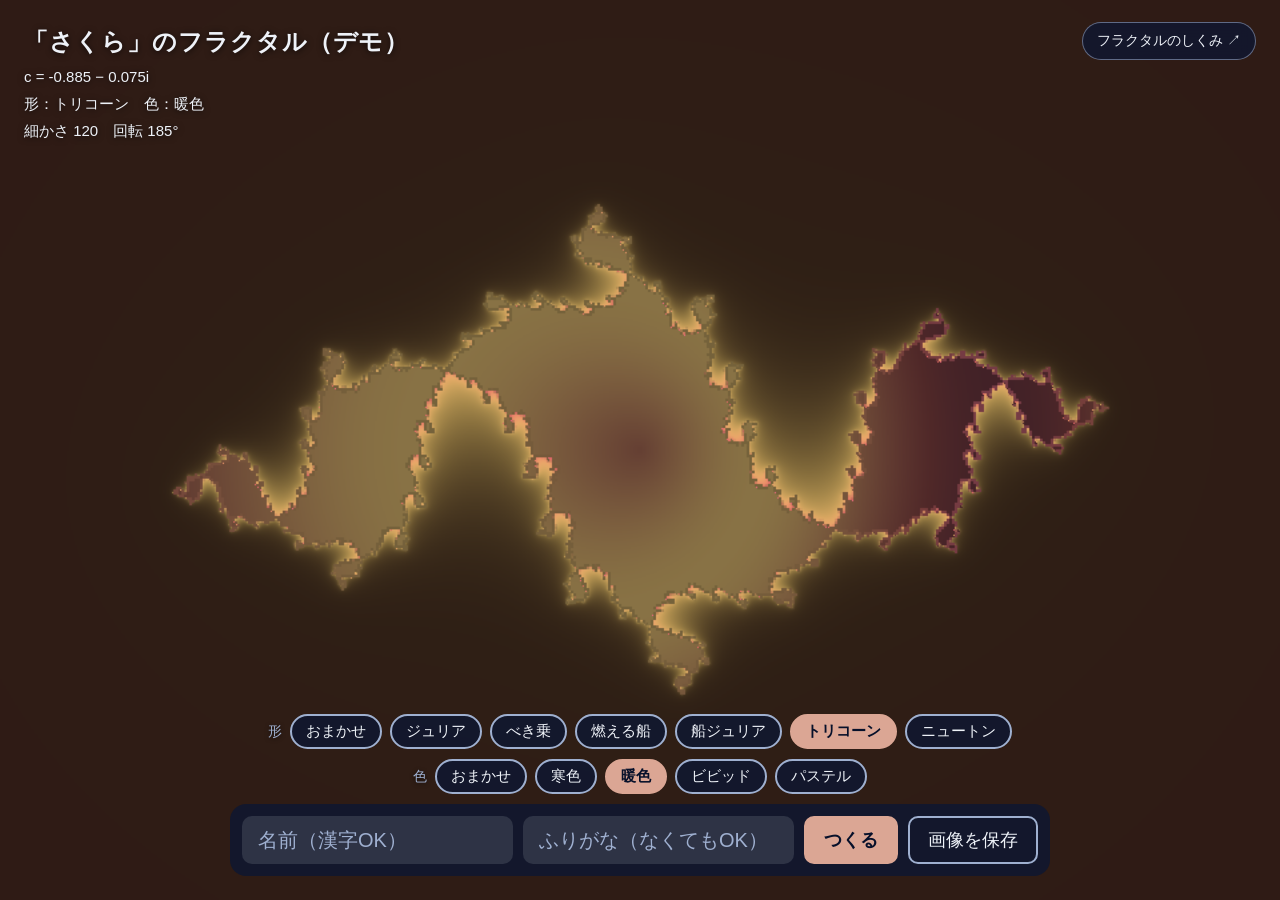
==== index.html @ 63aaaee8 "index.htmlを追加" ====
<!doctype html>
<html lang="ja">
<head>
  <meta charset="utf-8">
  <meta name="viewport" content="width=device-width, initial-scale=1">
  <meta http-equiv="refresh" content="0; url=name-fractal.html">
  <title>名前フラクタル</title>
</head>
<body>
  <p>作品ページへ移動しています。自動で移動しない場合は、<a href="name-fractal.html">こちらをタップしてください</a>。</p>
</body>
</html>
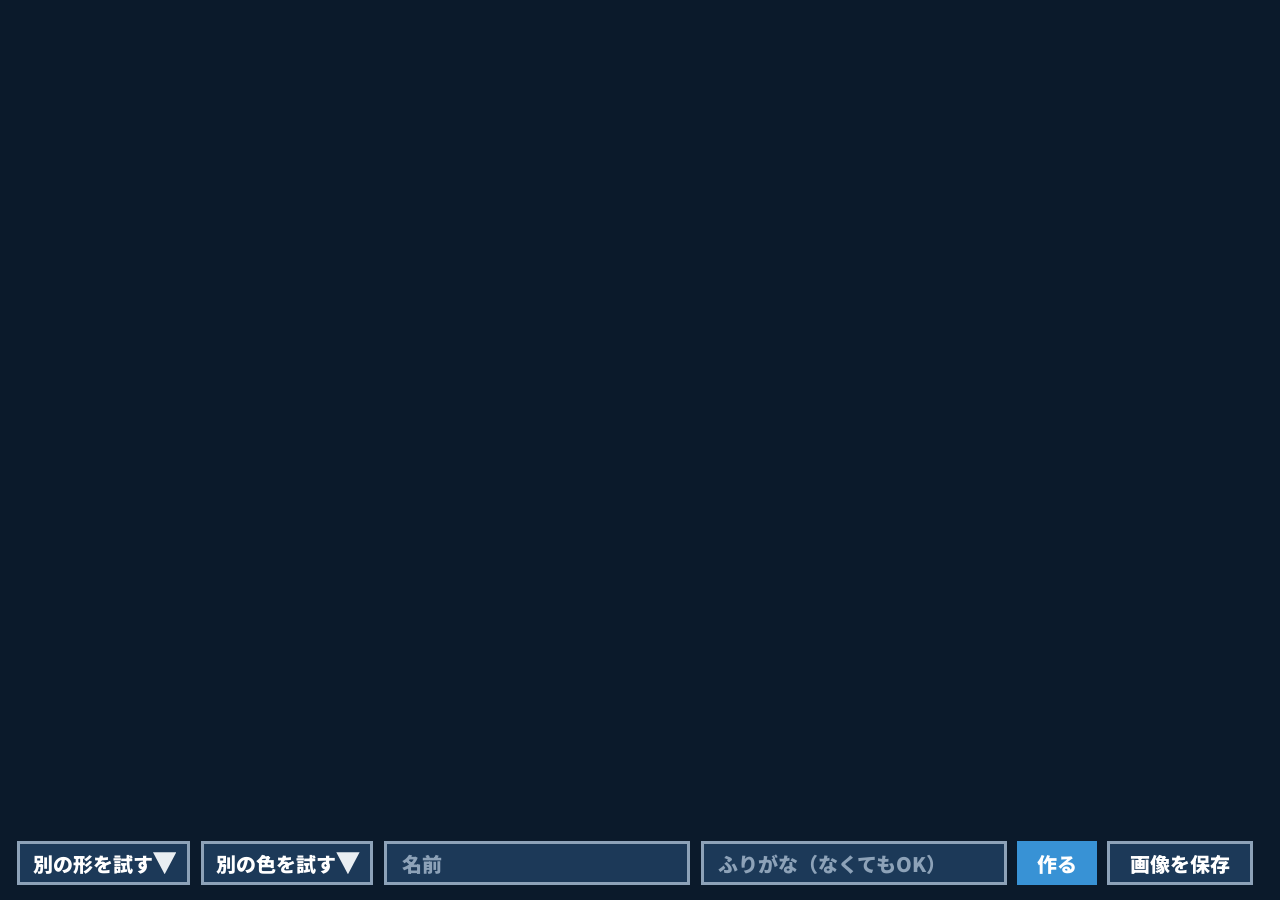
==== commit e65a2f56: "フラクタルの仕組みページを他ページの感じに合わせた" ====
--- a/index.html
+++ b/index.html
@@ -4,7 +4,7 @@
   <meta charset="utf-8">
   <meta name="viewport" content="width=device-width, initial-scale=1">
   <meta http-equiv="refresh" content="0; url=name-fractal.html">
-  <title>名前フラクタル</title>
+  <title>Name Fractal</title>
 </head>
 <body>
   <p>作品ページへ移動しています。自動で移動しない場合は、<a href="name-fractal.html">こちらをタップしてください</a>。</p>
